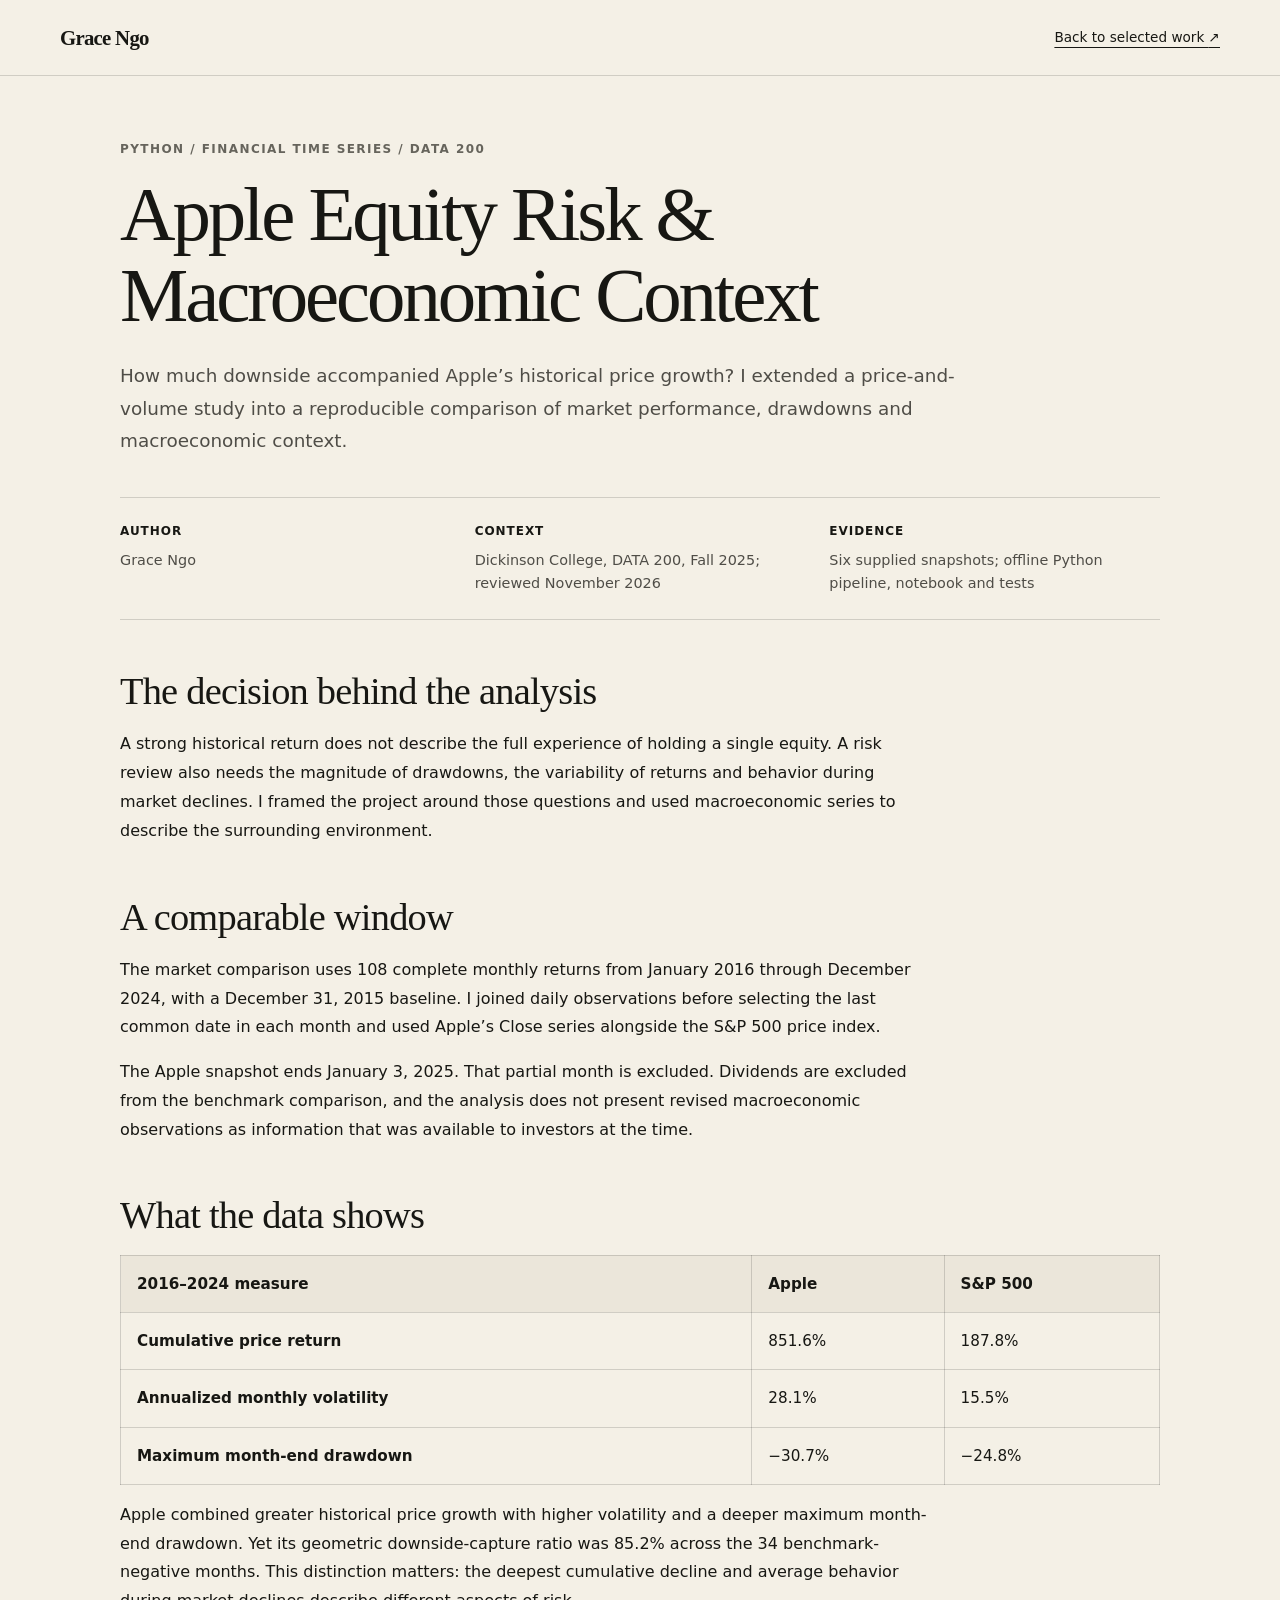
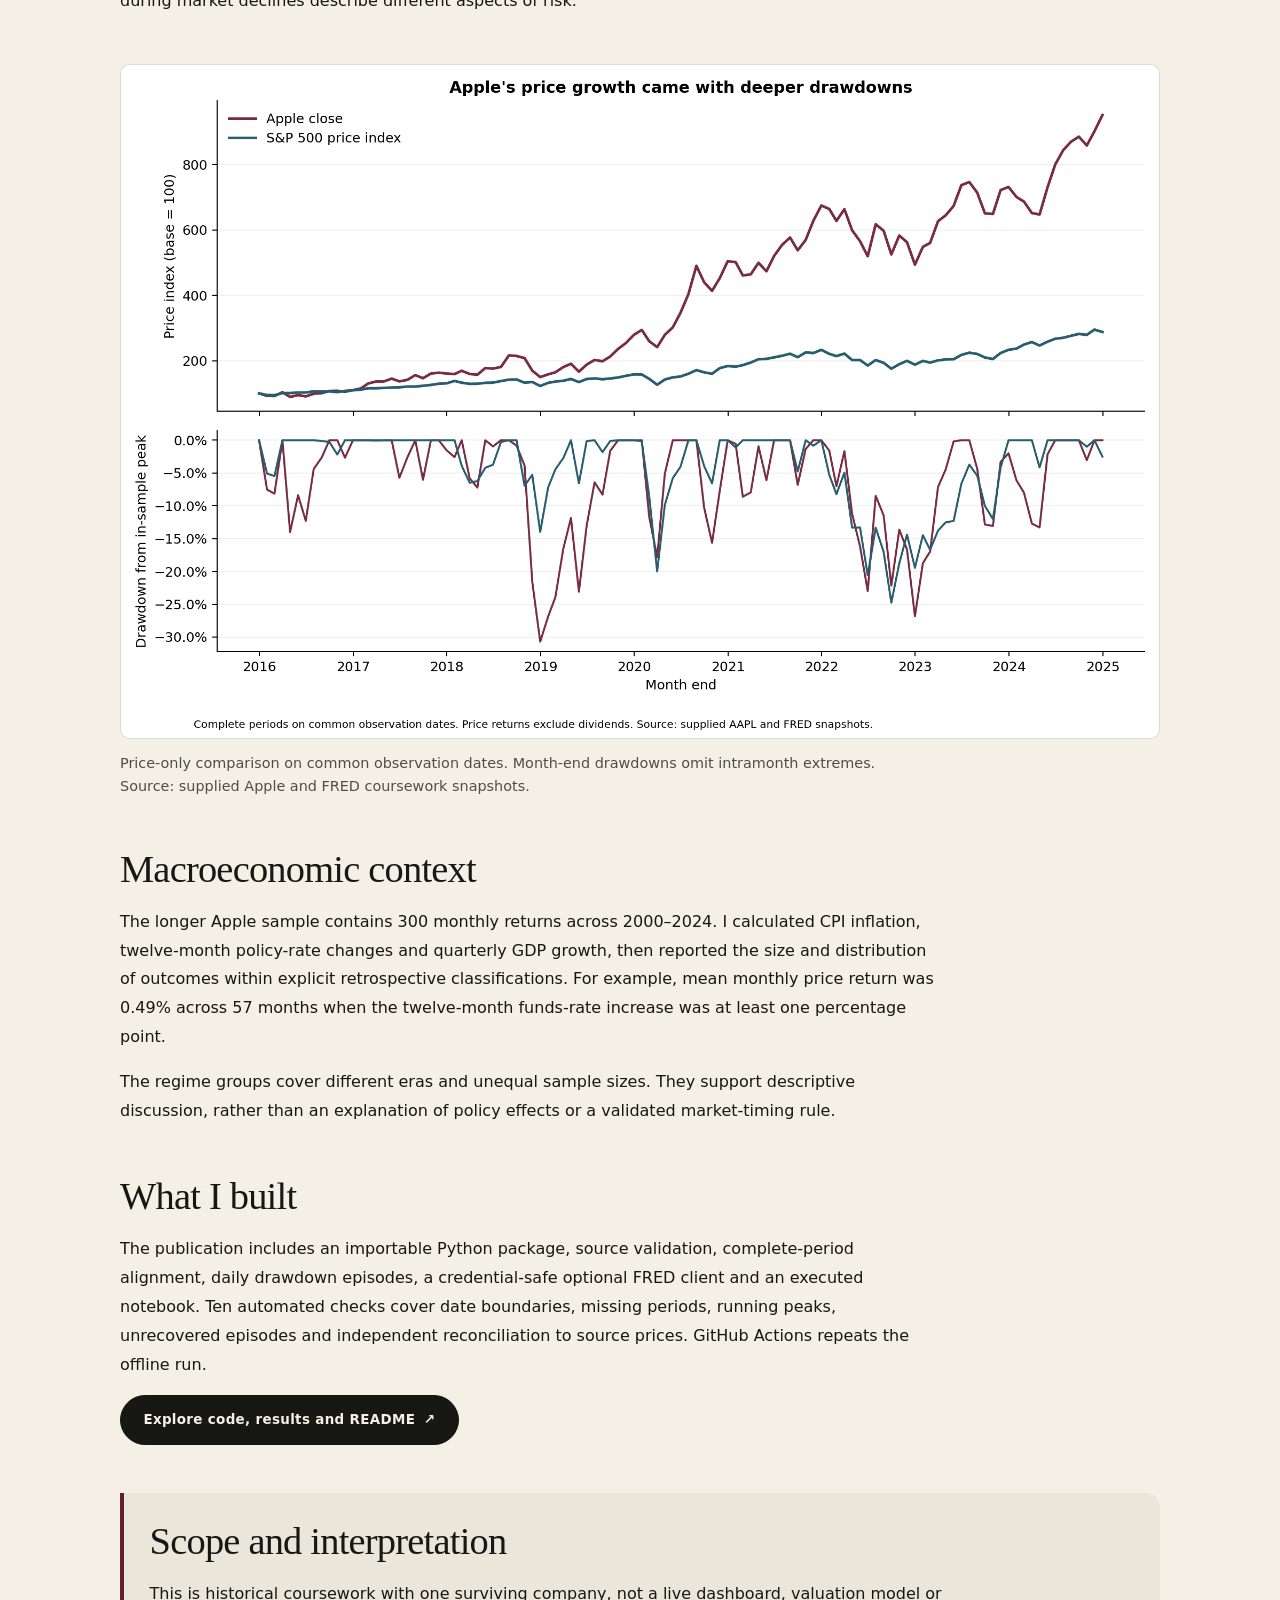
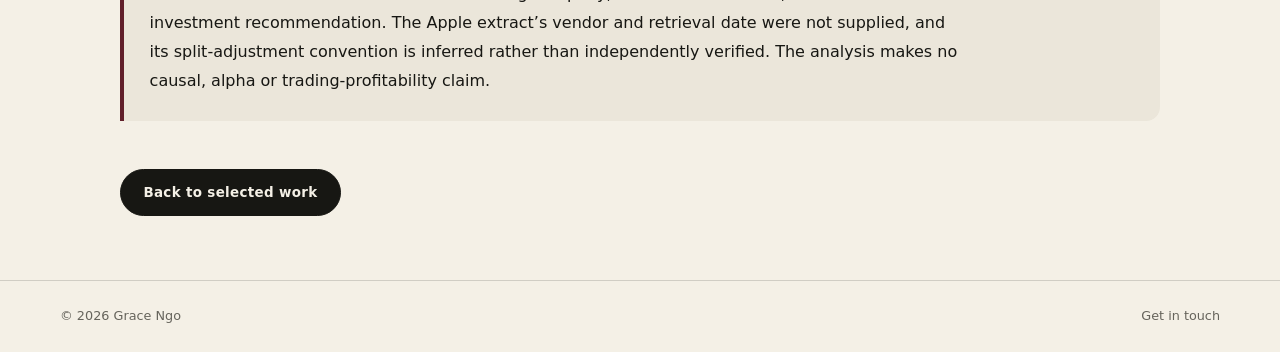
==== case-studies/apple-equity-risk.html @ 649f01ea "Focus expertise and publish matched equity-risk and retail-revenue case studies" ====
<!doctype html>
<html lang="en">
<head>
  <meta charset="utf-8" />
  <meta name="viewport" content="width=device-width, initial-scale=1" />
  <title>Apple Equity Risk &amp; Macroeconomic Context | Grace Ngo</title>
  <meta name="description" content="A reproducible equity-risk analysis of complete monthly returns, market drawdowns and retrospective macroeconomic context." />
  <link rel="canonical" href="https://gracengg.github.io/portfolio-preview/case-studies/apple-equity-risk.html" />
  <link rel="icon" href="../favicon.svg" type="image/svg+xml" />
  <link rel="stylesheet" href="../css/style.css" />
  <link rel="stylesheet" href="../css/case-study.css" />
</head>
<body class="case-page">
  <a class="skip-link" href="#main-content">Skip to content</a>
  <header class="case-header"><div class="wrap"><a class="nav-brand" href="../index.html">Grace Ngo</a><a class="back-link" href="../index.html#projects">Back to selected work <span aria-hidden="true">&nearr;</span></a></div></header>
  <main id="main-content" class="wrap case-main">
    <header class="case-intro"><p class="eyebrow">Python / Financial Time Series / DATA 200</p><h1>Apple Equity Risk &amp; Macroeconomic Context</h1><p class="case-lede">How much downside accompanied Apple’s historical price growth? I extended a price-and-volume study into a reproducible comparison of market performance, drawdowns and macroeconomic context.</p></header>
    <dl class="case-facts"><div><dt>Author</dt><dd>Grace Ngo</dd></div><div><dt>Context</dt><dd>Dickinson College, DATA 200, Fall 2025; reviewed November 2026</dd></div><div><dt>Evidence</dt><dd>Six supplied snapshots; offline Python pipeline, notebook and tests</dd></div></dl>
    <section class="case-section"><h2>The decision behind the analysis</h2><p>A strong historical return does not describe the full experience of holding a single equity. A risk review also needs the magnitude of drawdowns, the variability of returns and behavior during market declines. I framed the project around those questions and used macroeconomic series to describe the surrounding environment.</p></section>
    <section class="case-section"><h2>A comparable window</h2><p>The market comparison uses 108 complete monthly returns from January 2016 through December 2024, with a December 31, 2015 baseline. I joined daily observations before selecting the last common date in each month and used Apple’s Close series alongside the S&amp;P 500 price index.</p><p>The Apple snapshot ends January 3, 2025. That partial month is excluded. Dividends are excluded from the benchmark comparison, and the analysis does not present revised macroeconomic observations as information that was available to investors at the time.</p></section>
    <section class="case-section"><h2>What the data shows</h2><div class="table-scroll" role="region" tabindex="0" aria-label="Historical price risk comparison"><table><thead><tr><th scope="col">2016–2024 measure</th><th scope="col">Apple</th><th scope="col">S&amp;P 500</th></tr></thead><tbody><tr><th scope="row">Cumulative price return</th><td>851.6%</td><td>187.8%</td></tr><tr><th scope="row">Annualized monthly volatility</th><td>28.1%</td><td>15.5%</td></tr><tr><th scope="row">Maximum month-end drawdown</th><td>−30.7%</td><td>−24.8%</td></tr></tbody></table></div><p>Apple combined greater historical price growth with higher volatility and a deeper maximum month-end drawdown. Yet its geometric downside-capture ratio was 85.2% across the 34 benchmark-negative months. This distinction matters: the deepest cumulative decline and average behavior during market declines describe different aspects of risk.</p></section>
    <figure class="dashboard-figure"><img src="../images/projects/apple-benchmark-drawdown.png" alt="Apple and S&amp;P 500 price indices from a December 2015 baseline through December 2024, with their month-end drawdowns below." width="1944" height="1260" loading="lazy" decoding="async" /><figcaption>Price-only comparison on common observation dates. Month-end drawdowns omit intramonth extremes. Source: supplied Apple and FRED coursework snapshots.</figcaption></figure>
    <section class="case-section"><h2>Macroeconomic context</h2><p>The longer Apple sample contains 300 monthly returns across 2000–2024. I calculated CPI inflation, twelve-month policy-rate changes and quarterly GDP growth, then reported the size and distribution of outcomes within explicit retrospective classifications. For example, mean monthly price return was 0.49% across 57 months when the twelve-month funds-rate increase was at least one percentage point.</p><p>The regime groups cover different eras and unequal sample sizes. They support descriptive discussion, rather than an explanation of policy effects or a validated market-timing rule.</p></section>
    <section class="case-section"><h2>What I built</h2><p>The publication includes an importable Python package, source validation, complete-period alignment, daily drawdown episodes, a credential-safe optional FRED client and an executed notebook. Ten automated checks cover date boundaries, missing periods, running peaks, unrecovered episodes and independent reconciliation to source prices. GitHub Actions repeats the offline run.</p><p><a class="btn btn-dark" href="https://github.com/gracengg/API-Based_Stock_Market_Analysis" target="_blank" rel="noopener noreferrer">Explore code, results and README <span aria-hidden="true">&nearr;</span></a></p></section>
    <section class="case-section method-note"><h2>Scope and interpretation</h2><p>This is historical coursework with one surviving company, not a live dashboard, valuation model or investment recommendation. The Apple extract’s vendor and retrieval date were not supplied, and its split-adjustment convention is inferred rather than independently verified. The analysis makes no causal, alpha or trading-profitability claim.</p></section>
    <a class="btn btn-dark" href="../index.html#projects">Back to selected work</a>
  </main>
  <footer class="site-footer"><div class="wrap footer-inner"><span>&copy; 2026 Grace Ngo</span><a href="mailto:gracengggggg@gmail.com">Get in touch</a></div></footer>
  <script src="../js/script.js" defer></script>
</body>
</html>
---- css/style.css ----
/* Grace Ngo — shared site styles. Components precede responsive overrides. */

/* 1. Tokens, reset and accessibility */
:root {
  --paper: #f4f0e6;
  --ink: #171713;
  --acid: #d9f13a;
  --wine: #611f2a;
  --cream: #fffaf0;
  --muted: #66645c;
  --card: #ebe6da;
  --line: rgba(23, 23, 19, .16);
  --line-light: rgba(244, 240, 230, .2);
  --serif: Georgia, 'Times New Roman', serif;
  --sans: Inter, ui-sans-serif, system-ui, -apple-system, 'Segoe UI', sans-serif;
  --ease: cubic-bezier(.16, 1, .3, 1);
  --max: 1160px;
}
*, *::before, *::after { box-sizing: border-box; margin: 0; padding: 0; }
html { font-size: 16px; scroll-behavior: smooth; scroll-padding-top: 90px; }
body { background: var(--paper); color: var(--ink); font: 400 1rem / 1.6 var(--sans); -webkit-font-smoothing: antialiased; }
a { color: inherit; text-decoration: none; }
img { display: block; max-width: 100%; }
ul { list-style: none; }
button, input, textarea { font: inherit; }
button, summary { cursor: pointer; }
:focus-visible { outline: 3px solid var(--wine); outline-offset: 4px; }
:is(.section-dark, .section-wine) :focus-visible { outline-color: var(--acid); }
.skip-link { position: fixed; top: 10px; left: 12px; z-index: 300; padding: .7rem 1rem; background: var(--ink); color: var(--cream); transform: translateY(-180%); }
.skip-link:focus { transform: translateY(0); }
.wrap, .nav-inner, .hero-inner { width: min(var(--max), calc(100% - 44px)); margin-inline: auto; }
.section { padding-block: 100px; }
.section-dark { background: var(--ink); }
.section-light { background: var(--paper); }
.section-wine { background: var(--wine); }
.acid-text { color: var(--acid); }
.reveal-pending { opacity: 0; transform: translateY(24px); }
.reveal { transition: opacity .7s var(--ease), transform .7s var(--ease); }
.reveal.visible { opacity: 1; transform: none; }

/* 2. Shared typography and controls */
.eyebrow, .section-label { display: block; font-size: .75rem; font-weight: 700; text-transform: uppercase; letter-spacing: .12em; }
.eyebrow { color: var(--muted); margin-bottom: .6rem; }
.eyebrow.acid-text, .section-label.acid { color: var(--acid); }
.eyebrow.ink { color: var(--ink); }
.section-label { margin-bottom: .9rem; }
.section-label.muted { color: var(--muted); }
.section-label.light-muted { color: #e0b9bf; }
.section-head { margin-bottom: 3.5rem; }
.section-title { font: 400 clamp(2.6rem, 5vw, 5rem) / 1.02 var(--serif); letter-spacing: -.045em; max-width: 820px; overflow-wrap: anywhere; }
.section-title.dark { color: var(--ink); }
.section-title.light { color: var(--cream); }
.section-sub-light { max-width: 640px; margin-top: .8rem; color: #c8c4b9; line-height: 1.7; }
.btn { display: inline-flex; align-items: center; justify-content: center; gap: .55rem; min-height: 44px; padding: .72rem 1.4rem; border: 1.5px solid; border-radius: 999px; font-size: .84rem; font-weight: 700; letter-spacing: .025em; text-align: center; overflow-wrap: anywhere; transition: transform .25s, background .25s, color .25s; }
.btn:hover { transform: translateY(-2px); }
.btn-dark { background: var(--ink); color: var(--paper); border-color: var(--ink); }
.btn-dark:hover { background: #34342d; }
.btn-outline { color: var(--ink); border-color: var(--ink); background: transparent; }
.btn-outline:hover { color: var(--paper); background: var(--ink); }

/* 3. Navigation */
.navbar { position: fixed; inset: 0 0 auto; z-index: 200; padding-block: 1.1rem; background: rgba(244, 240, 230, .97); border-bottom: 1px solid var(--line); transition: padding .25s; }
.navbar.scrolled { padding-block: .8rem; }
.nav-inner { display: flex; align-items: center; justify-content: space-between; gap: 1.5rem; }
.nav-brand { flex-shrink: 0; font: 700 1.3rem / 1.3 var(--serif); letter-spacing: -.035em; }
.nav-menu { display: flex; align-items: center; gap: 2rem; }
.nav-link { position: relative; padding-block: .3rem; color: var(--muted); font-size: .8rem; font-weight: 700; text-transform: uppercase; letter-spacing: .08em; }
.nav-link:hover, .nav-link.active { color: var(--ink); }
.nav-link.active { text-decoration: underline; text-underline-offset: .5rem; }
.nav-toggle { display: none; align-items: center; justify-content: center; flex-direction: column; gap: 5px; width: 44px; height: 44px; border: 0; background: transparent; }
.bar { width: 24px; height: 2px; background: var(--ink); transition: transform .25s, opacity .25s; }
.nav-toggle[aria-expanded='true'] .bar:first-child { transform: translateY(7px) rotate(45deg); }
.nav-toggle[aria-expanded='true'] .bar:nth-child(2) { opacity: 0; }
.nav-toggle[aria-expanded='true'] .bar:last-child { transform: translateY(-7px) rotate(-45deg); }

/* 4. Introduction and academic background */
.hero { min-height: 100svh; display: flex; align-items: center; padding: 7rem 0 3rem; }
.hero-inner { display: grid; grid-template-columns: 1.15fr .85fr; gap: 4rem; align-items: center; }
.hero-name { margin: .55rem 0 2.2rem; font: 400 clamp(4.8rem, 11vw, 10rem) / .9 var(--serif); letter-spacing: -.07em; }
.hero-desc { max-width: 520px; margin-bottom: 2.5rem; font-size: 1.04rem; color: var(--muted); line-height: 1.75; }
.hero-cta { display: flex; flex-wrap: wrap; gap: 1rem; margin-bottom: 2rem; }
.hero-right { display: flex; justify-content: center; align-items: center; }
.profile-ring { width: min(100%, 400px); aspect-ratio: 1; border-radius: 50%; overflow: hidden; box-shadow: 0 24px 60px rgba(0,0,0,.09), 0 0 0 8px var(--card); }
.profile-ring img { width: 100%; height: 100%; object-fit: cover; }
.ticker { overflow: hidden; border-block: 1px solid var(--line); }
.ticker-track { display: flex; width: max-content; padding-block: 14px; font: italic 1.05rem / 1.6 var(--serif); animation: marquee 32s linear infinite; }
.ticker-track span { padding-inline: 2.5rem; border-right: 1px solid var(--line); white-space: nowrap; }
.ticker:hover .ticker-track { animation-play-state: paused; }
@keyframes marquee { to { transform: translateX(-50%); } }
#education { padding-bottom: 60px; }
.edu-grid { display: grid; grid-template-columns: 5fr 7fr; gap: 4rem; }
.edu-img-col { overflow: hidden; border-radius: 18px; min-height: 340px; }
.edu-img { width: 100%; height: 100%; object-fit: cover; }
.edu-name { margin-block: .4rem; font: 400 clamp(1.85rem, 3vw, 2.7rem) / 1.1 var(--serif); color: var(--cream); letter-spacing: -.035em; }
.edu-minor { margin-bottom: 1.5rem; font-size: .9rem; color: #c8c4b9; }
.edu-box { margin-top: 1.3rem; padding-top: 1.3rem; border-top: 1px solid var(--line-light); }
.box-label { margin-bottom: .6rem; color: var(--acid); font-size: .7rem; font-weight: 800; text-transform: uppercase; letter-spacing: .12em; }
.box-text, .leadership-list { color: #d3cfc5; font-size: .9rem; line-height: 1.72; }
.leadership-list { display: grid; gap: .55rem; }
.leadership-list li { position: relative; padding-left: 1.3rem; }
.leadership-list li::before { content: '—'; position: absolute; left: 0; color: var(--acid); }
.story-strip { padding-block: 36px; background: var(--ink); }
.story-grid { display: grid; grid-template-columns: repeat(4, 1fr); border: 1px solid var(--line-light); border-radius: 26px; overflow: hidden; }
.story-step { padding: 24px 22px; border-right: 1px solid var(--line-light); }
.story-step:last-child { border-right: 0; }
.story-step small { display: block; margin-bottom: 10px; color: var(--acid); font-size: .68rem; font-weight: 800; }
.story-step h3 { margin-bottom: 8px; font: 400 1.5rem / 1.1 var(--serif); color: var(--cream); }
.story-step p { color: #c6c1b6; font-size: .87rem; line-height: 1.55; }

/* 5. Professional experience */
.exp-list { display: grid; gap: 2.5rem; }
.exp-item { display: grid; grid-template-columns: 2fr 3fr; border: 1.5px solid var(--line); border-radius: 26px; overflow: hidden; background: var(--cream); }
.exp-item:nth-child(even) { grid-template-columns: 3fr 2fr; }
.exp-item:nth-child(even) .exp-img-panel { order: 2; }
.exp-item:nth-child(even) .exp-content { order: 1; }
.exp-img-panel { position: relative; min-height: 340px; overflow: hidden; background: var(--ink); }
.exp-img-panel img { position: absolute; inset: 0; width: 100%; height: 100%; object-fit: cover; filter: grayscale(25%) brightness(.85); }
.logo-panel { background: white; }
.logo-panel img { object-fit: cover; padding: 0; filter: none; }
.exp-img-overlay { position: absolute; inset: 0; display: flex; align-items: flex-end; padding: 1.8rem; background: linear-gradient(to top, rgba(0,0,0,.4), transparent 65%); }
.exp-co-name { color: var(--cream); font: italic clamp(1.5rem, 3vw, 2.1rem) / 1 var(--serif); text-shadow: 0 2px 16px rgba(0,0,0,.5); }
.exp-content { min-width: 0; display: flex; flex-direction: column; padding: 2.5rem; }
.exp-meta { display: flex; flex-wrap: wrap; gap: .6rem; margin-bottom: 1.1rem; font-size: .75rem; color: var(--muted); }
.exp-date { font-weight: 700; text-transform: uppercase; letter-spacing: .07em; }
.exp-loc::before { content: '·'; margin-right: .5rem; }
.exp-company { margin-bottom: .15rem; font: 400 clamp(1.8rem, 2.5vw, 2.4rem) / 1.08 var(--serif); letter-spacing: -.04em; }
.exp-role { margin-bottom: 1.2rem; font-size: .82rem; font-weight: 600; color: var(--muted); text-transform: uppercase; letter-spacing: .07em; }
.exp-para { flex-grow: 1; margin-bottom: 1.5rem; font-size: .875rem; line-height: 1.72; color: #4f4d47; }
.exp-tags { display: flex; flex-wrap: wrap; gap: .45rem; }
.etag { border: 1px solid var(--line); border-radius: 999px; padding: .25rem .65rem; font-size: .66rem; font-weight: 700; text-transform: uppercase; letter-spacing: .05em; }

/* 6. Selected work and progressive disclosure */
.project-row { display: grid; grid-template-columns: 60px minmax(0,1fr) 260px; gap: 2rem; padding-block: 3rem; border-top: 1px solid var(--line-light); align-items: start; }
.proj-num { font: 400 2.4rem / 1 var(--serif); opacity: .8; }
.project-status { margin-bottom: .8rem; color: #c8c4b9; font-size: .73rem; letter-spacing: .03em; }
.proj-title { margin-bottom: .85rem; color: var(--cream); font: 400 clamp(1.6rem, 2.5vw, 2.3rem) / 1.12 var(--serif); letter-spacing: -.03em; }
.proj-q { margin-bottom: 1.1rem; padding-left: 1rem; border-left: 2px solid var(--acid); color: #d8d3c8; font: italic 1rem / 1.6 var(--serif); }
.proj-desc { margin-bottom: 1.2rem; color: #c8c4b9; font-size: .9rem; line-height: 1.75; }
.case-lines { display: grid; grid-template-columns: 95px minmax(0,1fr); gap: 10px 16px; margin: .9rem 0 1.2rem; }
.case-lines dt { color: #c8c4b9; font-size: .68rem; font-weight: 700; text-transform: uppercase; letter-spacing: .07em; }
.case-lines dd { color: #d4cfc3; font-size: .875rem; }
.proj-tags { display: flex; flex-wrap: wrap; gap: .45rem; margin-bottom: 1.3rem; }
.ptag { padding: .25rem .7rem; border: 1px solid var(--line-light); border-radius: 999px; color: #d4cfc3; font-size: .66rem; font-weight: 700; text-transform: uppercase; letter-spacing: .05em; }
.proj-link { display: inline-flex; gap: .5rem; padding-block: .5rem; color: var(--acid); font-size: .8rem; font-weight: 700; }
.proj-link:hover { text-decoration: underline; text-underline-offset: .3rem; }
.project-aside { display: grid; gap: .7rem; padding: 1.5rem; border: 1px solid var(--line-light); border-radius: 20px; background: #1f1f1a; }
.project-aside span { padding-bottom: .6rem; border-bottom: 1px solid var(--line-light); color: var(--acid); font: 400 1.25rem / 1.2 var(--serif); }
.project-aside p { font-size: .8rem; color: #c8c4b9; }
.project-preview { display: block; overflow: hidden; border: 1px solid var(--line-light); border-radius: 16px; }
.project-preview img { width: 100%; height: auto; }
.case-disclosure { margin-top: 1rem; }
.case-disclosure summary { width: fit-content; padding-block: .6rem; color: var(--acid); font-size: .8rem; font-weight: 700; }
.case-disclosure[open] summary { margin-bottom: .6rem; }
.detail-grid { display: grid; grid-template-columns: repeat(3, minmax(0,1fr)); gap: 10px; }
.detail-grid-2 { grid-template-columns: repeat(2, minmax(0,1fr)); }
.detail-box { padding: 16px; border: 1px solid var(--line-light); border-radius: 14px; }
.detail-box h4 { margin-bottom: .5rem; color: var(--cream); font-size: .8rem; }
.detail-box p { color: #d0c9bc; font-size: .82rem; line-height: 1.65; }
.mini-projects { display: grid; grid-template-columns: repeat(3,minmax(0,1fr)); gap: 1.2rem; margin-top: 2.8rem; }
.mini-card { display: flex; flex-direction: column; gap: .7rem; padding: 1.6rem; border: 1px solid var(--line-light); border-radius: 22px; background: #1f1f1a; }
.mini-card:hover { border-color: var(--acid); }
.mini-card small { color: var(--acid); font-size: .7rem; }
.mini-card h3 { color: var(--cream); font: 400 1.25rem / 1.2 var(--serif); }
.mini-card p { flex-grow: 1; color: #c8c4b9; font-size: .85rem; }
.mini-arrow { color: var(--acid); }

/* 7. Research and writing */
.research-grid { display: grid; grid-template-columns: repeat(2,minmax(0,1fr)); gap: 1.5rem; }
.research-card { display: flex; flex-direction: column; justify-content: space-between; gap: 1.4rem; padding: 2.6rem; border: 1px solid rgba(255,250,240,.3); border-radius: 26px; }
.research-type { margin-bottom: 1rem; color: #e0b9bf; font-size: .7rem; font-weight: 700; text-transform: uppercase; letter-spacing: .09em; }
.research-title { margin-bottom: .8rem; color: var(--cream); font: 400 clamp(1.4rem,2.5vw,2rem) / 1.15 var(--serif); letter-spacing: -.02em; }
.research-desc { margin-bottom: .8rem; color: #f0dadc; font-size: .9rem; line-height: 1.75; }
.research-author, .research-note { color: #e0b9bf; font-size: .8rem; }
.research-link { display: inline-flex; align-self: flex-start; align-items: center; flex-wrap: wrap; gap: .5rem; padding-block: .5rem; color: var(--cream); font-size: .8rem; font-weight: 700; border-bottom: 1px solid rgba(255,250,240,.4); }
.file-type { font-size: .65rem; border: 1px solid; padding: .1rem .35rem; border-radius: 4px; }

/* 8. Contact and footer */
.contact-section { padding-bottom: 80px; }
.contact-box { display: grid; grid-template-columns: minmax(0,1fr) minmax(0,1fr); gap: 3.5rem; padding: 4.5rem 4rem; border-radius: 36px; background: var(--acid); }
.contact-title { margin-top: .6rem; font: 400 clamp(1.85rem,3.5vw,3.2rem) / 1.1 var(--serif); letter-spacing: -.04em; }
.contact-sub { max-width: 500px; margin-top: 1rem; color: #454235; font-size: .95rem; line-height: 1.72; }
.contact-links { display: flex; flex-direction: column; align-items: flex-start; gap: .9rem; margin-top: 2rem; }
.contact-links .btn { max-width: 100%; }
.contact-right { display: flex; align-items: center; min-width: 0; }
.contact-form { display: flex; flex-direction: column; gap: .55rem; width: 100%; }
.cf-row { display: grid; grid-template-columns: repeat(2,minmax(0,1fr)); gap: .8rem; }
.field { display: grid; gap: .4rem; }
.contact-form label { font-size: .8rem; font-weight: 600; }
.contact-form input, .contact-form textarea { width: 100%; min-width: 0; padding: .72rem 1rem; color: var(--ink); background: rgba(255,255,255,.45); border: 1.5px solid rgba(23,23,19,.35); border-radius: 12px; }
.contact-form textarea { resize: vertical; min-height: 120px; }
.contact-form .btn { align-self: flex-start; margin-top: .5rem; }
.form-note { margin-top: .3rem; font-size: .78rem; line-height: 1.5; color: #454235; }
.site-footer { padding-block: 1.6rem; border-top: 1px solid var(--line); }
.footer-inner { display: flex; justify-content: space-between; align-items: center; flex-wrap: wrap; gap: 1rem; font-size: .8rem; color: var(--muted); }

/* 9. Responsive layouts */
@media (max-width: 1024px) {
  .project-row { grid-template-columns: 50px minmax(0,1fr); }
  .project-aside { display: none; }
  .project-preview { grid-column: 2; max-width: 600px; }
}
@media (max-width: 900px) {
  .hero-inner, .edu-grid, .research-grid, .contact-box { grid-template-columns: 1fr; }
  .hero-inner { gap: 3rem; }
  .hero-right { order: -1; max-width: 320px; width: 100%; margin-inline: auto; }
  .hero-name { font-size: clamp(4rem,13vw,7rem); }
  .edu-grid { gap: 2.5rem; }
  .edu-img-col { min-height: 0; }
  .edu-img { height: auto; aspect-ratio: 16/9; }
  .exp-item, .exp-item:nth-child(even) { grid-template-columns: 1fr; }
  .exp-item:nth-child(even) .exp-img-panel, .exp-item:nth-child(even) .exp-content { order: 0; }
  .exp-img-panel { min-height: 260px; }
  .story-grid { grid-template-columns: repeat(2,minmax(0,1fr)); }
  .story-step:nth-child(2) { border-right: 0; }
  .story-step:nth-child(-n+2) { border-bottom: 1px solid var(--line-light); }
}
@media (max-width: 700px) {
  .wrap, .nav-inner, .hero-inner { width: calc(100% - 28px); }
  .section { padding-block: 72px; }
  .section-title { font-size: clamp(2.3rem,10vw,3.5rem); }
  .nav-inner { flex-wrap: wrap; gap: .5rem; }
  .nav-menu { flex-basis: 100%; flex-wrap: wrap; gap: .7rem 1rem; padding-top: .7rem; }
  .js-nav .nav-toggle { display: flex; }
  .js-nav .nav-menu { position: absolute; inset: 100% 0 auto; display: flex; flex-direction: column; align-items: stretch; padding: 0; gap: 0; background: var(--paper); border-bottom: 1px solid var(--line); }
  .js-nav .nav-menu:not(.open) { display: none; }
  .js-nav .nav-link { padding: .9rem 6%; border-top: 1px solid var(--line); }
  .hero { padding-top: 9rem; }
  .js-nav + main .hero { padding-top: 6rem; }
  .hero-name { font-size: 4.5rem; }
  .exp-content { padding: 1.6rem; }
  .project-row { grid-template-columns: minmax(0,1fr); gap: 1.2rem; }
  .project-preview { grid-column: 1; }
  .proj-num { font-size: 1.4rem; }
  .mini-projects, .detail-grid, .detail-grid-2, .cf-row, .story-grid { grid-template-columns: 1fr; }
  .story-step { border-right: 0; border-bottom: 1px solid var(--line-light); }
  .story-step:last-child { border-bottom: 0; }
  .case-lines { grid-template-columns: minmax(0,1fr); gap: .2rem; }
  .case-lines dd { margin-bottom: .6rem; }
  .research-card { padding: 1.6rem; }
  .contact-box { padding: 2rem 1.4rem; gap: 2rem; }
}
@media (prefers-reduced-motion: reduce) {
  html { scroll-behavior: auto; }
  *, *::before, *::after { animation: none !important; transition: none !important; }
  .reveal-pending { opacity: 1; transform: none; }
}
---- css/case-study.css ----
/* Case-study pages share tokens and controls with the homepage. */
.case-header { padding-block: 1.5rem; border-bottom: 1px solid var(--line); }
.case-header .wrap { display: flex; align-items: center; justify-content: space-between; gap: 1.5rem; }
.back-link { font-size: .85rem; text-decoration: underline; text-underline-offset: .3rem; }
.case-main { padding-block: 4rem; max-width: 1040px; }
.case-intro { max-width: 850px; margin-bottom: 2.5rem; }
.case-intro h1 { margin-block: 1rem 1.5rem; font: 400 clamp(2.6rem,6vw,4.8rem) / 1.05 var(--serif); letter-spacing: -.04em; overflow-wrap: anywhere; }
.case-lede { font-size: 1.15rem; line-height: 1.75; color: #4f4d47; }
.case-facts { display: grid; grid-template-columns: repeat(3,minmax(0,1fr)); gap: 1.5rem; margin-bottom: 3rem; padding-block: 1.5rem; border-block: 1px solid var(--line); }
.case-facts dt { margin-bottom: .5rem; font-size: .75rem; font-weight: 700; text-transform: uppercase; letter-spacing: .08em; }
.case-facts dd { font-size: .9rem; color: #4f4d47; }
.case-section { margin-bottom: 3rem; }
.case-section h2 { margin-bottom: 1rem; font: 400 clamp(1.8rem,3vw,2.4rem) / 1.2 var(--serif); letter-spacing: -.02em; }
.case-section p { max-width: 80ch; margin-bottom: 1rem; line-height: 1.8; }
.dashboard-figure { margin-block: 2rem 3rem; }
.dashboard-figure a { display: block; }
.dashboard-figure img { width: 100%; height: auto; border: 1px solid var(--line); border-radius: 10px; background: white; }
.dashboard-figure figcaption { margin-top: .8rem; max-width: 85ch; font-size: .9rem; color: #4f4d47; }
.brief-grid { display: grid; grid-template-columns: repeat(3,minmax(0,1fr)); gap: 1rem; }
.brief-grid article { padding: 1.3rem; border: 1px solid var(--line); border-radius: 14px; }
.brief-grid h3 { margin-bottom: .7rem; font-size: 1rem; }
.brief-grid p { margin-bottom: 0; font-size: .9rem; }
.method-note { padding: 1.6rem; border-left: 4px solid var(--wine); background: var(--card); border-radius: 0 14px 14px 0; }
.method-note p:last-child { margin-bottom: 0; }
.table-scroll { overflow-x: auto; margin-bottom: 1rem; }
table { width: 100%; border-collapse: collapse; font-size: .95rem; }
th, td { padding: 1rem; border: 1px solid var(--line); text-align: left; vertical-align: top; }
thead { background: var(--card); }
.proposal-steps { padding-left: 1.4rem; }
.proposal-steps li { margin-bottom: 1rem; padding-left: .4rem; line-height: 1.8; }
@media (max-width: 700px) {
  .case-main { padding-block: 2.5rem; }
  .case-facts, .brief-grid { grid-template-columns: 1fr; }
  .case-header .wrap { flex-wrap: wrap; }
  .case-lede { font-size: 1.05rem; }
  .method-note { padding: 1.2rem; }
}
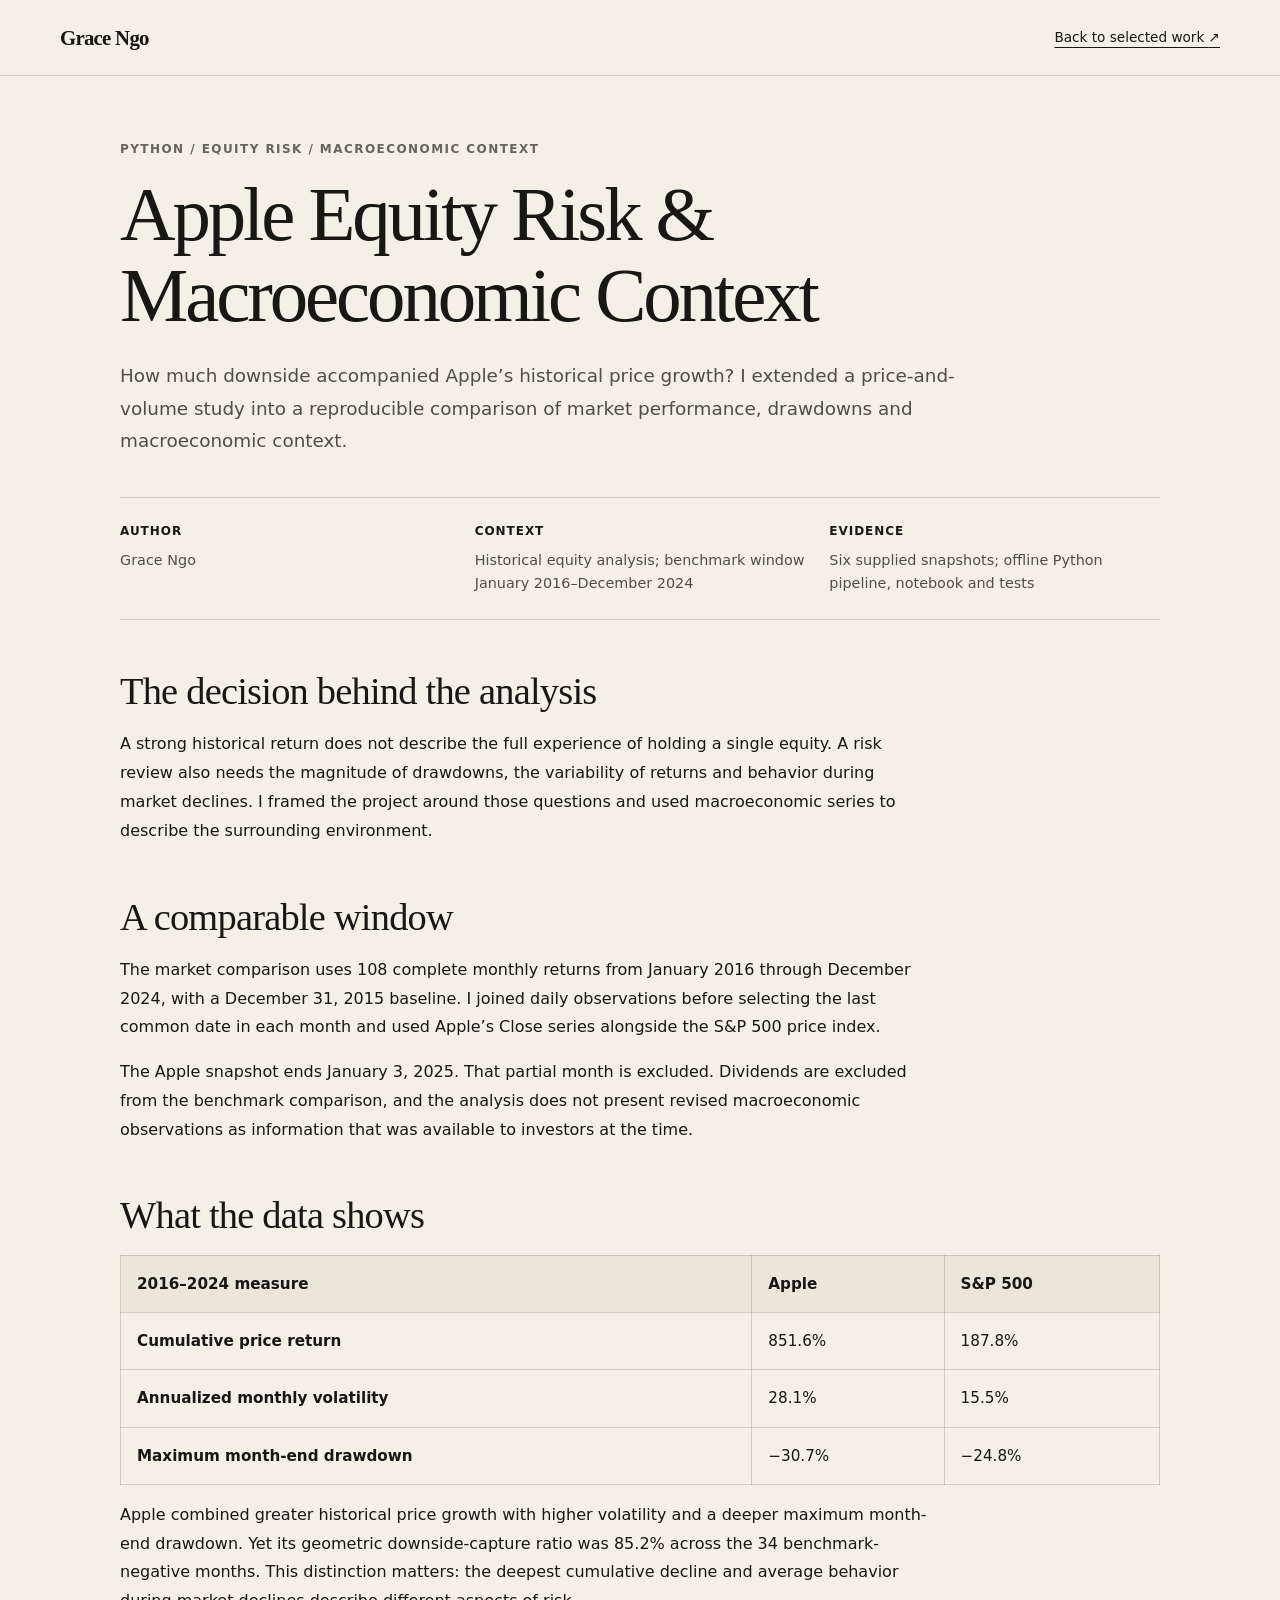
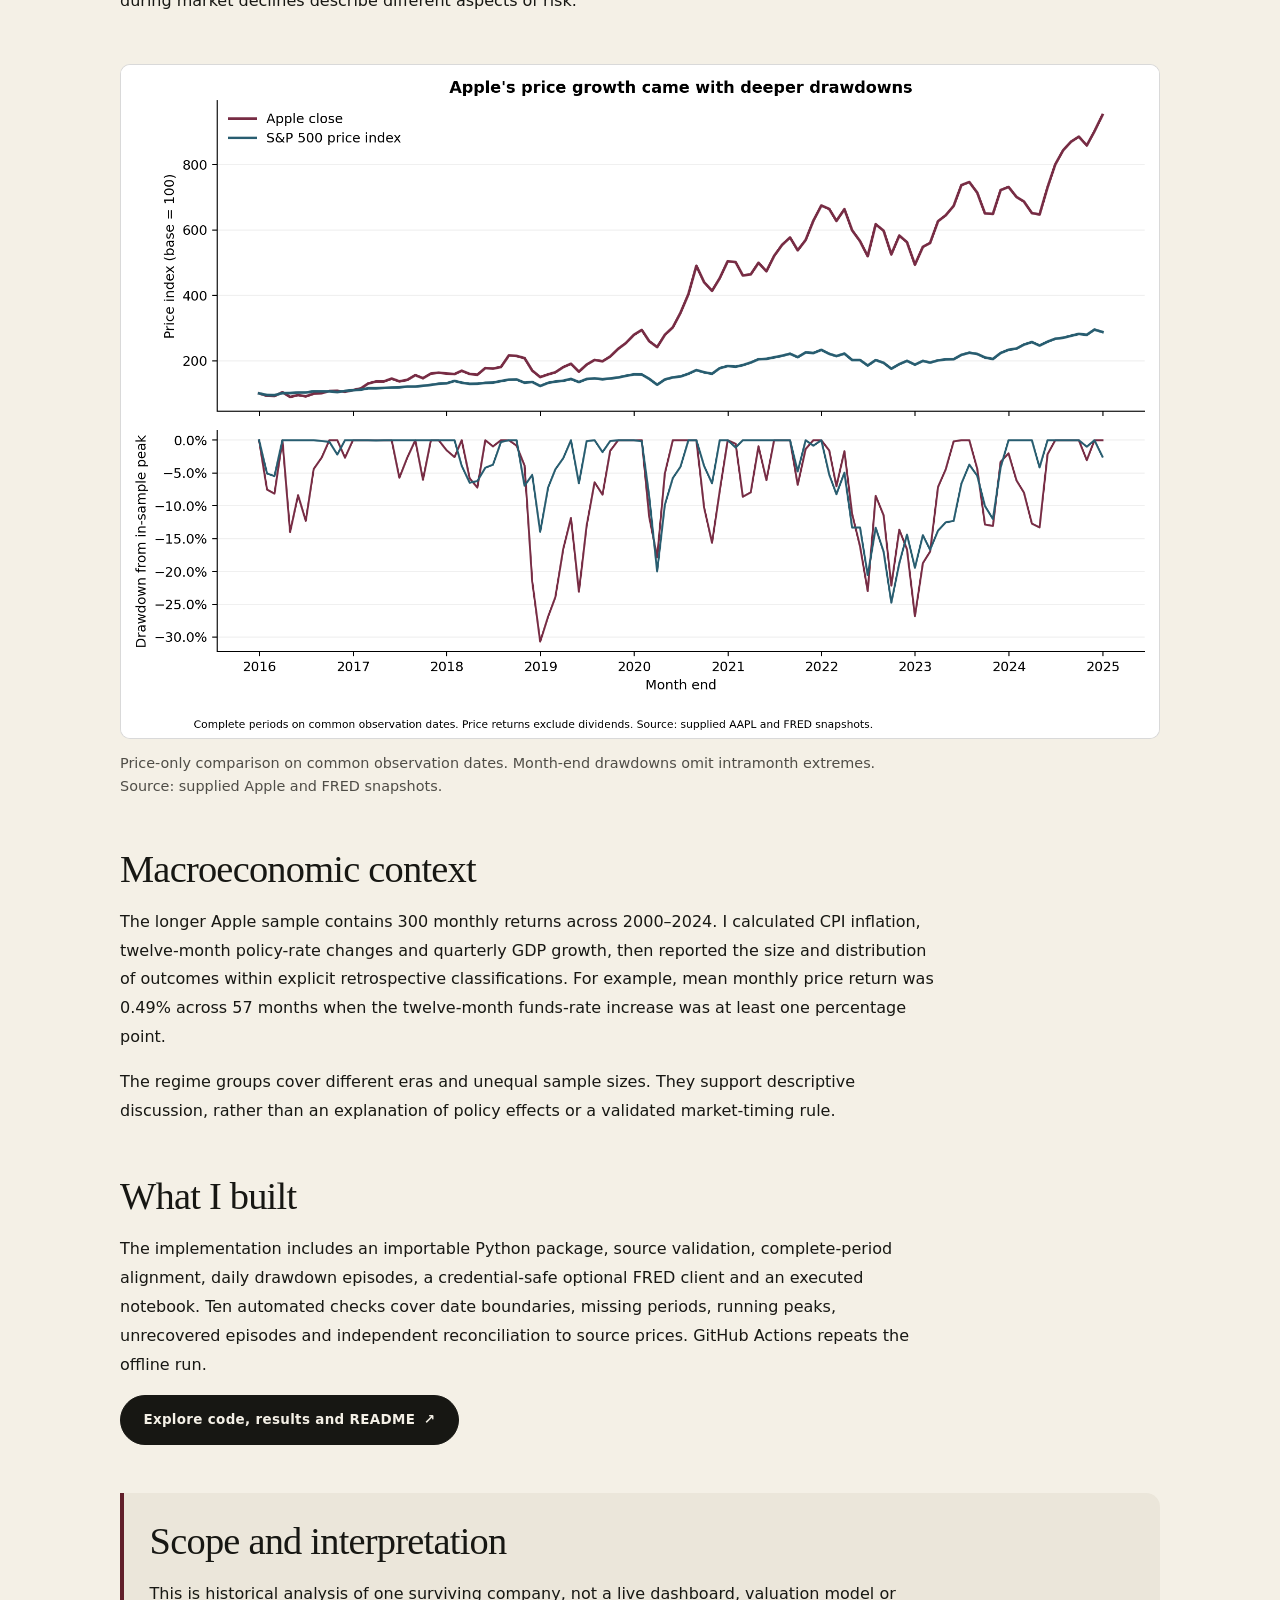
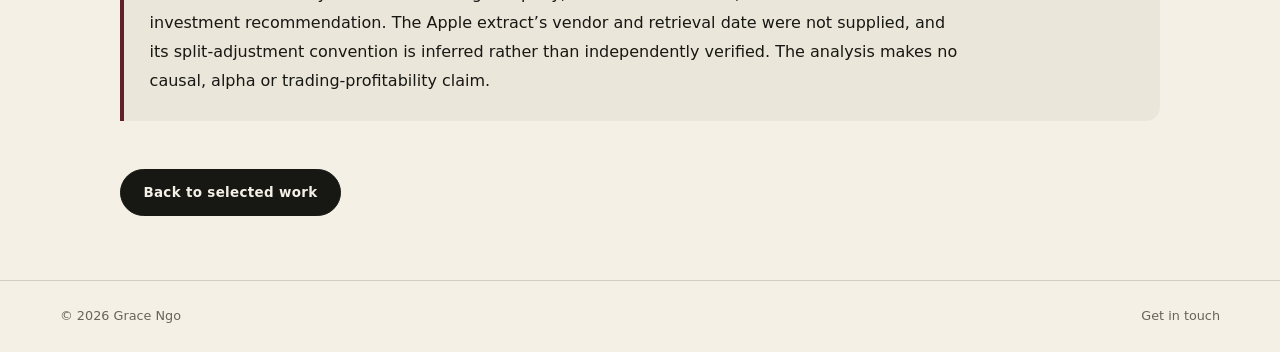
==== commit 5701b208: "Publish IMDb case and refine expertise, project labels and research summaries" ====
--- a/case-studies/apple-equity-risk.html
+++ b/case-studies/apple-equity-risk.html
@@ -14,15 +14,15 @@
   <a class="skip-link" href="#main-content">Skip to content</a>
   <header class="case-header"><div class="wrap"><a class="nav-brand" href="../index.html">Grace Ngo</a><a class="back-link" href="../index.html#projects">Back to selected work <span aria-hidden="true">&nearr;</span></a></div></header>
   <main id="main-content" class="wrap case-main">
-    <header class="case-intro"><p class="eyebrow">Python / Financial Time Series / DATA 200</p><h1>Apple Equity Risk &amp; Macroeconomic Context</h1><p class="case-lede">How much downside accompanied Apple’s historical price growth? I extended a price-and-volume study into a reproducible comparison of market performance, drawdowns and macroeconomic context.</p></header>
-    <dl class="case-facts"><div><dt>Author</dt><dd>Grace Ngo</dd></div><div><dt>Context</dt><dd>Dickinson College, DATA 200, Fall 2025; reviewed November 2026</dd></div><div><dt>Evidence</dt><dd>Six supplied snapshots; offline Python pipeline, notebook and tests</dd></div></dl>
+    <header class="case-intro"><p class="eyebrow">Python / Equity Risk / Macroeconomic Context</p><h1>Apple Equity Risk &amp; Macroeconomic Context</h1><p class="case-lede">How much downside accompanied Apple’s historical price growth? I extended a price-and-volume study into a reproducible comparison of market performance, drawdowns and macroeconomic context.</p></header>
+    <dl class="case-facts"><div><dt>Author</dt><dd>Grace Ngo</dd></div><div><dt>Context</dt><dd>Historical equity analysis; benchmark window January 2016–December 2024</dd></div><div><dt>Evidence</dt><dd>Six supplied snapshots; offline Python pipeline, notebook and tests</dd></div></dl>
     <section class="case-section"><h2>The decision behind the analysis</h2><p>A strong historical return does not describe the full experience of holding a single equity. A risk review also needs the magnitude of drawdowns, the variability of returns and behavior during market declines. I framed the project around those questions and used macroeconomic series to describe the surrounding environment.</p></section>
     <section class="case-section"><h2>A comparable window</h2><p>The market comparison uses 108 complete monthly returns from January 2016 through December 2024, with a December 31, 2015 baseline. I joined daily observations before selecting the last common date in each month and used Apple’s Close series alongside the S&amp;P 500 price index.</p><p>The Apple snapshot ends January 3, 2025. That partial month is excluded. Dividends are excluded from the benchmark comparison, and the analysis does not present revised macroeconomic observations as information that was available to investors at the time.</p></section>
     <section class="case-section"><h2>What the data shows</h2><div class="table-scroll" role="region" tabindex="0" aria-label="Historical price risk comparison"><table><thead><tr><th scope="col">2016–2024 measure</th><th scope="col">Apple</th><th scope="col">S&amp;P 500</th></tr></thead><tbody><tr><th scope="row">Cumulative price return</th><td>851.6%</td><td>187.8%</td></tr><tr><th scope="row">Annualized monthly volatility</th><td>28.1%</td><td>15.5%</td></tr><tr><th scope="row">Maximum month-end drawdown</th><td>−30.7%</td><td>−24.8%</td></tr></tbody></table></div><p>Apple combined greater historical price growth with higher volatility and a deeper maximum month-end drawdown. Yet its geometric downside-capture ratio was 85.2% across the 34 benchmark-negative months. This distinction matters: the deepest cumulative decline and average behavior during market declines describe different aspects of risk.</p></section>
-    <figure class="dashboard-figure"><img src="../images/projects/apple-benchmark-drawdown.png" alt="Apple and S&amp;P 500 price indices from a December 2015 baseline through December 2024, with their month-end drawdowns below." width="1944" height="1260" loading="lazy" decoding="async" /><figcaption>Price-only comparison on common observation dates. Month-end drawdowns omit intramonth extremes. Source: supplied Apple and FRED coursework snapshots.</figcaption></figure>
+    <figure class="dashboard-figure"><img src="../images/projects/apple-benchmark-drawdown.png" alt="Apple and S&amp;P 500 price indices from a December 2015 baseline through December 2024, with their month-end drawdowns below." width="1944" height="1260" loading="lazy" decoding="async" /><figcaption>Price-only comparison on common observation dates. Month-end drawdowns omit intramonth extremes. Source: supplied Apple and FRED snapshots.</figcaption></figure>
     <section class="case-section"><h2>Macroeconomic context</h2><p>The longer Apple sample contains 300 monthly returns across 2000–2024. I calculated CPI inflation, twelve-month policy-rate changes and quarterly GDP growth, then reported the size and distribution of outcomes within explicit retrospective classifications. For example, mean monthly price return was 0.49% across 57 months when the twelve-month funds-rate increase was at least one percentage point.</p><p>The regime groups cover different eras and unequal sample sizes. They support descriptive discussion, rather than an explanation of policy effects or a validated market-timing rule.</p></section>
-    <section class="case-section"><h2>What I built</h2><p>The publication includes an importable Python package, source validation, complete-period alignment, daily drawdown episodes, a credential-safe optional FRED client and an executed notebook. Ten automated checks cover date boundaries, missing periods, running peaks, unrecovered episodes and independent reconciliation to source prices. GitHub Actions repeats the offline run.</p><p><a class="btn btn-dark" href="https://github.com/gracengg/API-Based_Stock_Market_Analysis" target="_blank" rel="noopener noreferrer">Explore code, results and README <span aria-hidden="true">&nearr;</span></a></p></section>
-    <section class="case-section method-note"><h2>Scope and interpretation</h2><p>This is historical coursework with one surviving company, not a live dashboard, valuation model or investment recommendation. The Apple extract’s vendor and retrieval date were not supplied, and its split-adjustment convention is inferred rather than independently verified. The analysis makes no causal, alpha or trading-profitability claim.</p></section>
+    <section class="case-section"><h2>What I built</h2><p>The implementation includes an importable Python package, source validation, complete-period alignment, daily drawdown episodes, a credential-safe optional FRED client and an executed notebook. Ten automated checks cover date boundaries, missing periods, running peaks, unrecovered episodes and independent reconciliation to source prices. GitHub Actions repeats the offline run.</p><p><a class="btn btn-dark" href="https://github.com/gracengg/API-Based_Stock_Market_Analysis" target="_blank" rel="noopener noreferrer">Explore code, results and README <span aria-hidden="true">&nearr;</span></a></p></section>
+    <section class="case-section method-note"><h2>Scope and interpretation</h2><p>This is historical analysis of one surviving company, not a live dashboard, valuation model or investment recommendation. The Apple extract’s vendor and retrieval date were not supplied, and its split-adjustment convention is inferred rather than independently verified. The analysis makes no causal, alpha or trading-profitability claim.</p></section>
     <a class="btn btn-dark" href="../index.html#projects">Back to selected work</a>
   </main>
   <footer class="site-footer"><div class="wrap footer-inner"><span>&copy; 2026 Grace Ngo</span><a href="mailto:gracengggggg@gmail.com">Get in touch</a></div></footer>
